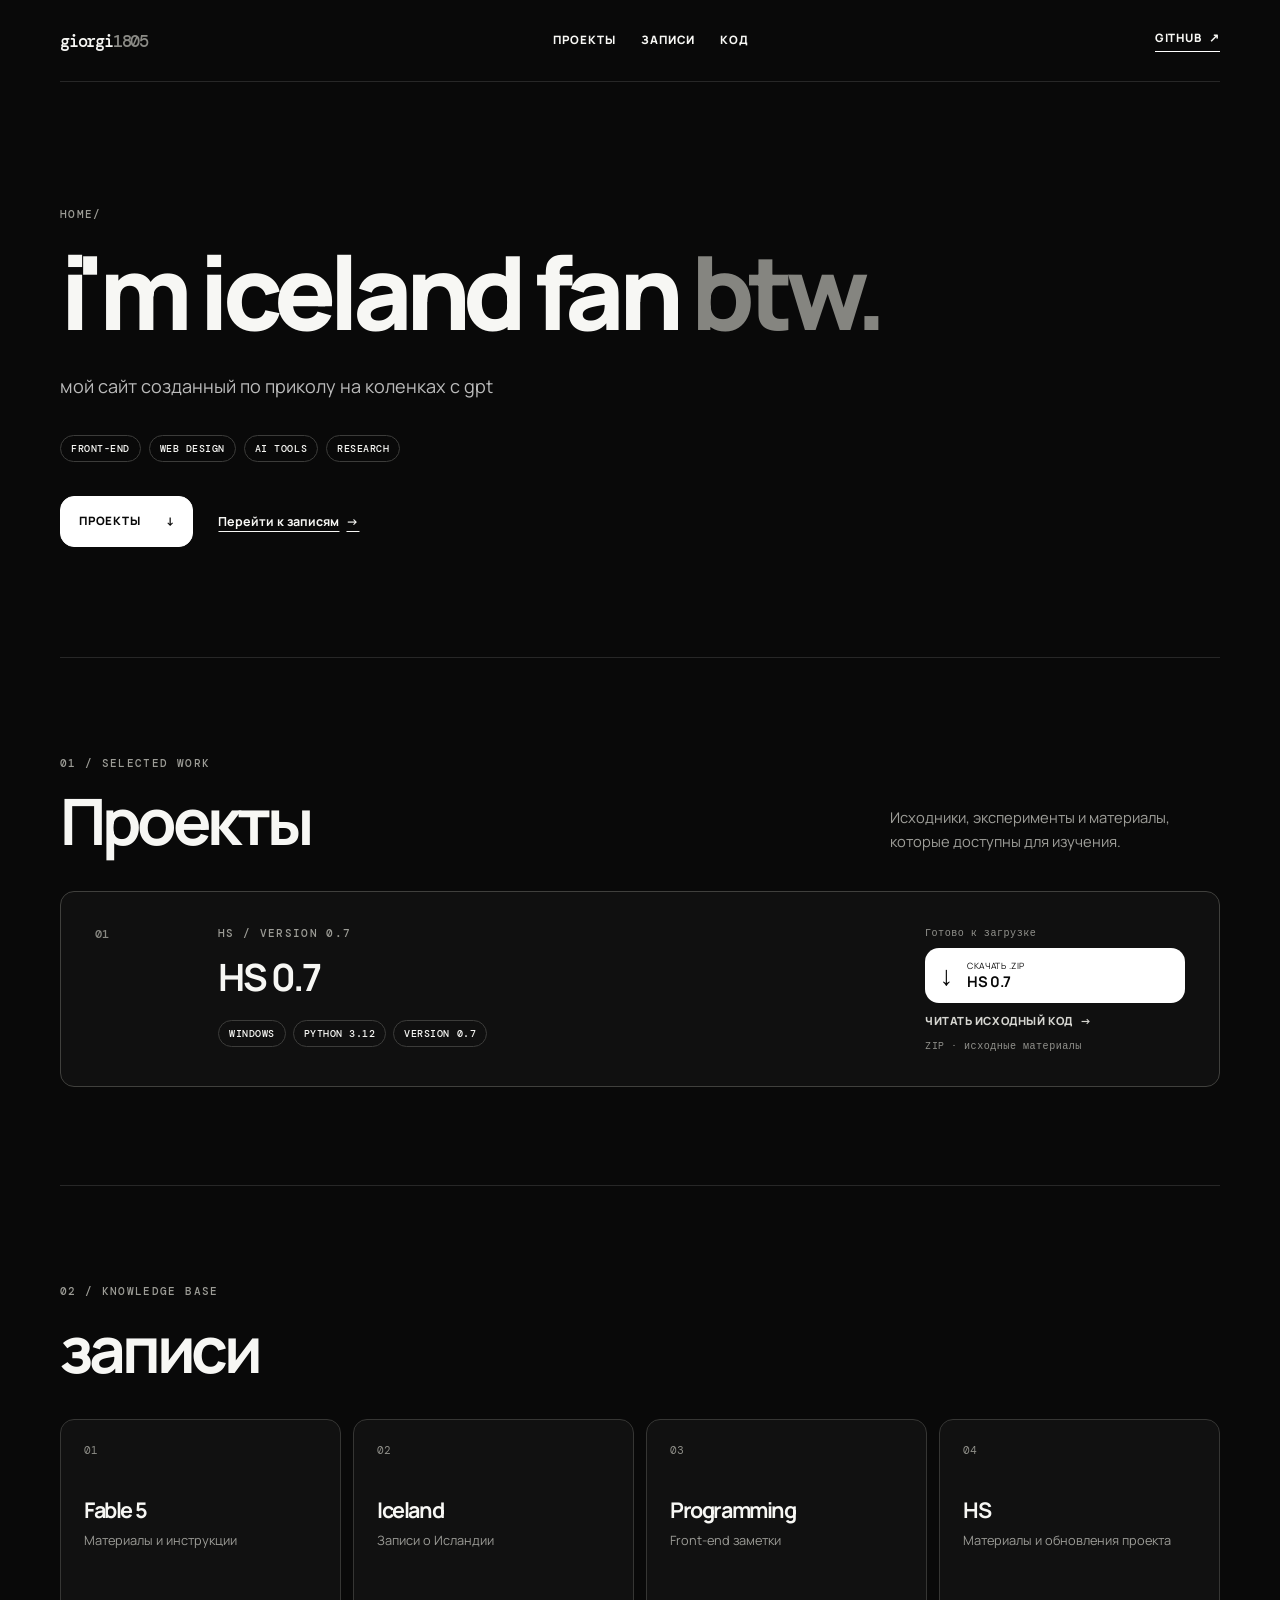
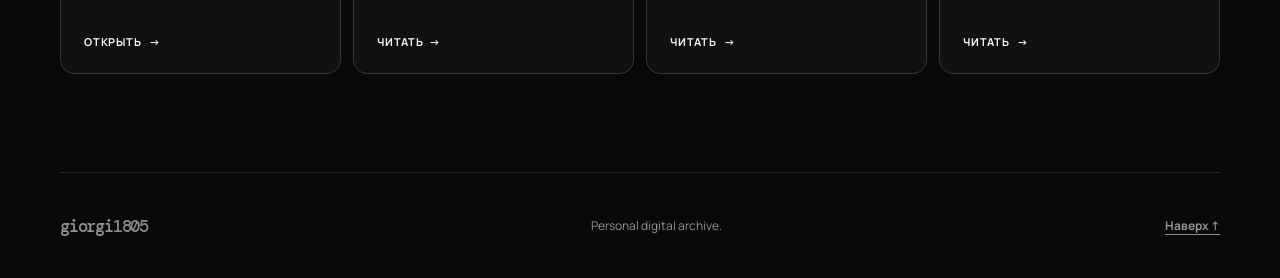
==== index.html @ 0df4db2d "Add files via upload" ====
<!doctype html>
<html lang="ru">
<head>
  <meta charset="utf-8">
  <meta name="viewport" content="width=device-width, initial-scale=1">
  <meta name="description" content="giorgi1805 — проекты, заметки и эксперименты.">
  <title>giorgi1805 — portfolio</title>
  <link rel="stylesheet" href="assets/style.css">
</head>
<body>
  <header class="nav wrap">
    <a class="brand" href="#top">giorgi<span>1805</span></a>
    <nav aria-label="Навигация">
      <a href="#projects">Проекты</a>
      <a href="#notes">Записи</a><a href="source.html">Код</a>
    </nav>
    <a class="github" href="https://github.com/giorgi1805" target="_blank" rel="noreferrer">GitHub <span>↗</span></a>
  </header>

  <main id="top">
    <section class="hero wrap">
      <p class="kicker">HOME/</p>
      <h1>i'm iceland fan <em>btw.</em></h1>
      <p class="lead">мой сайт созданный по приколу на коленках с gpt</p>
      <ul class="skills" aria-label="Навыки">
        <li>FRONT-END</li><li>WEB DESIGN</li><li>AI TOOLS</li><li>RESEARCH</li>
      </ul>
      <div class="hero-actions">
        <a class="button button--dark" href="#projects">проекты<span>↓</span></a>
        <a class="text-link" href="#notes">Перейти к записям<span>→</span></a>
      </div>
    </section>

    <section class="section wrap" id="projects">
      <div class="section-head"><div><p class="kicker">01 / SELECTED WORK</p><h2>Проекты</h2></div><p>Исходники, эксперименты и материалы, которые доступны для изучения.</p></div>
      <article class="feature-card">
        <div class="project-index">01</div>
        <div class="feature-content"><p class="kicker">HS / VERSION 0.7</p><h3>HS 0.7</h3><div class="chips"><span>WINDOWS</span><span>PYTHON 3.12</span><span>VERSION 0.7</span></div></div>
        <div class="download-area"><span class="download-label">Готово к загрузке</span><a class="download-button" href="HS0.7-main.zip" download><span class="download-icon">↓</span><span><small>СКАЧАТЬ .ZIP</small><strong>HS 0.7</strong></span></a><a class="project-source-link" href="source.html">Читать исходный код <span>→</span></a><small class="download-note">ZIP · исходные материалы</small></div>
      </article>
    </section>

    <section class="section wrap" id="notes">
      <div class="section-head"><div><p class="kicker">02 / KNOWLEDGE BASE</p><h2>записи</h2></div></div>
      <div class="notes-grid">
        <a class="note-card" href="reader.html?file=notes/fable_5/fable5instructions.txt&amp;title=Anthropic&amp;category=01+%2F+ANTHROPIC"><span>01</span><h3>Fable 5</h3><p>Материалы и инструкции</p><b>Открыть <i>→</i></b></a>
        <a class="note-card" href="reader.html?file=notes/iceland/iceland.txt&amp;title=Iceland&amp;category=02+%2F+ICELAND"><span>02</span><h3>Iceland</h3><p>Записи о Исландии</p><b>Читать<i>→</i></b></a>
        <a class="note-card" href="reader.html?file=notes/prog/front_end.md&amp;title=Programming&amp;category=03+%2F+PROGRAMMING"><span>03</span><h3>Programming</h3><p>Front-end заметки</p><b>Читать <i>→</i></b></a>
        <a class="note-card" href="reader.html?file=notes/hs/HS0.7.md&amp;title=HS&amp;category=04+%2F+HS"><span>04</span><h3>HS</h3><p>Материалы и обновления проекта</p><b>Читать <i>→</i></b></a>
      </div>
    </section>

  </main>
  <footer class="wrap"><a class="brand" href="#top">giorgi<span>1805</span></a><p>Personal digital archive.</p><a href="#top">Наверх ↑</a></footer>
  <script src="assets/app.js"></script>
</body>
</html>
---- assets/style.css ----
@import url('https://fonts.googleapis.com/css2?family=DM+Mono:wght@400;500&family=Manrope:wght@400;500;600;700;800&display=swap');
:root{--black:#090909;--ink:#111;--white:#f7f7f4;--gray:#a8a8a3;--line:#272727;--soft:#181818;--max:1160px}*{box-sizing:border-box}html{scroll-behavior:smooth}body{margin:0;min-width:320px;background:var(--black);color:var(--white);font-family:Manrope,Arial,sans-serif;line-height:1.6}a{color:inherit}::selection{background:#fff;color:#000}.wrap{width:min(calc(100% - 48px),var(--max));margin:auto}.nav{height:82px;border-bottom:1px solid var(--line);display:flex;align-items:center;justify-content:space-between;gap:24px}.brand{font:500 1.08rem 'DM Mono',monospace;text-decoration:none;letter-spacing:-.07em}.brand span{color:#8b8b86}nav{display:flex;gap:25px}nav a,.github{font-size:.72rem;font-weight:800;letter-spacing:.08em;text-transform:uppercase;text-decoration:none}.github{border-bottom:1px solid #fff;padding-bottom:3px}.github span{margin-left:4px}.hero{padding:125px 0 110px;border-bottom:1px solid var(--line)}.kicker{margin:0 0 18px;color:#9c9c96;font:500 .7rem 'DM Mono',monospace;letter-spacing:.12em}.hero h1,h2,h3{letter-spacing:-.065em;line-height:1.02}.hero h1{max-width:960px;margin:0;font-size:clamp(3.3rem,8vw,7.1rem);font-weight:800}.hero h1 em{font-style:normal;color:#858580}.lead{max-width:630px;margin:29px 0;color:#bababa;font-size:1.13rem}.skills{display:flex;flex-wrap:wrap;gap:8px;padding:0;margin:34px 0;list-style:none}.skills li,.chips span{border:1px solid #3c3c3a;border-radius:100px;padding:6px 10px;font:500 .65rem 'DM Mono',monospace;letter-spacing:.05em}.hero-actions{display:flex;align-items:center;flex-wrap:wrap;gap:25px}.button{border-radius:14px;display:inline-flex;align-items:center;gap:25px;padding:15px 18px;font-size:.72rem;font-weight:800;letter-spacing:.07em;text-decoration:none;text-transform:uppercase;transition:.2s}.button--dark{background:#fff;color:#090909;border:1px solid #fff}.button--dark:hover{transform:translateY(-3px);background:#dcdcd8}.text-link{font-size:.78rem;font-weight:700;text-underline-offset:5px}.text-link span{margin-left:7px}.section{padding:98px 0;border-bottom:1px solid var(--line)}.section-head{display:flex;justify-content:space-between;align-items:end;gap:40px;margin-bottom:38px}.section-head h2{font-size:clamp(2.5rem,5vw,4rem);margin:0}.section-head>p{max-width:330px;margin:0;color:#9e9e99;font-size:.92rem}.feature-card{border-radius:8px;display:grid;grid-template-columns:88px 1fr 260px;gap:35px;padding:34px;border:1px solid #40403d;background:#101010}.project-index{font:500 .75rem 'DM Mono',monospace;color:#898983}.feature-content h3{margin:0 0 15px;font-size:2.35rem}.feature-content>p:not(.kicker){max-width:545px;margin:0;color:#aaa;font-size:.93rem}.chips{display:flex;flex-wrap:wrap;gap:7px;margin-top:24px}.download-area{align-self:center;display:flex;flex-direction:column;gap:9px}.download-label,.download-note{color:#92928d;font:400 .63rem 'DM Mono',monospace;letter-spacing:.05em}.download-button{border-radius:6px;display:flex;gap:13px;align-items:center;padding:13px;background:#fff;color:#080808;text-decoration:none;transition:transform .2s,background .2s}.download-button:hover{background:#ddd;transform:translateY(-3px)}.download-icon{font:400 1.7rem/1 'DM Mono',monospace}.download-button small,.download-button strong{display:block;line-height:1.25}.download-button small{font-size:.54rem;letter-spacing:.05em}.download-button strong{font-size:.92rem;letter-spacing:-.03em}.notes-grid{display:grid;grid-template-columns:repeat(4,1fr);gap:12px}.note-card{border-radius:8px;min-height:255px;padding:23px;display:flex;flex-direction:column;border:1px solid #363634;background:#111;text-decoration:none;transition:.2s}.note-card:hover{background:#f5f5f1;color:#0a0a0a;transform:translateY(-4px)}.note-card>span{color:#8e8e88;font:400 .68rem 'DM Mono',monospace}.note-card h3{margin:42px 0 9px;font-size:1.35rem}.note-card p{margin:0;color:#9b9b96;font-size:.8rem}.note-card:hover p{color:#595955}.note-card b{margin-top:auto;font-size:.68rem;text-transform:uppercase;letter-spacing:.07em}.note-card i{font-style:normal;margin-left:5px}.prompt-list{border-top:1px solid var(--line)}details{border-bottom:1px solid var(--line);border-radius:6px}summary{display:grid;grid-template-columns:75px 1fr auto;align-items:center;padding:23px 0;cursor:pointer;list-style:none}summary::-webkit-details-marker{display:none}summary span{color:#93938e;font:400 .68rem 'DM Mono',monospace}summary strong{font-size:1rem}summary i{font:400 1.5rem/1 'DM Mono',monospace;font-style:normal}details[open] summary i{transform:rotate(45deg)}pre{margin:0;padding:0 0 25px 75px;color:#b4b4b0;white-space:pre-wrap;font:400 .82rem/1.7 'DM Mono',monospace}footer{min-height:105px;display:flex;align-items:center;justify-content:space-between;gap:20px;color:#94948f;font-size:.75rem}footer p{margin:0}footer>a:last-child{font-weight:700;text-underline-offset:4px}@media(max-width:760px){.section-head{display:block}.section-head>p{margin-top:15px}.feature-card{grid-template-columns:50px 1fr}.download-area{grid-column:2}.notes-grid{grid-template-columns:repeat(2,1fr)}}@media(max-width:540px){.wrap{width:min(calc(100% - 32px),var(--max))}.nav{height:auto;padding:17px 0;align-items:flex-start;flex-wrap:wrap}.github{display:none}nav{gap:14px}.hero{padding:78px 0}.section{padding:68px 0}.feature-card{grid-template-columns:1fr;gap:20px;padding:22px}.download-area{grid-column:auto}.notes-grid{grid-template-columns:1fr}.note-card{min-height:200px}.note-card h3{margin-top:28px}summary{grid-template-columns:45px 1fr auto}pre{padding-left:45px;font-size:.72rem}footer{align-items:flex-start;flex-direction:column;padding:25px 0;gap:10px}}
/* Reading view */
.reader{padding:64px 0 110px}.reader-back{display:inline-flex;align-items:center;gap:8px;color:#b8b8b3;font:500 .7rem 'DM Mono',monospace;letter-spacing:.04em;text-decoration:none;text-transform:uppercase}.reader-back:hover{color:#fff}.reading-article{width:min(100%,780px);margin:52px auto 0}.reading-header{padding-bottom:42px;margin-bottom:45px;border-bottom:1px solid var(--line)}.reading-header .kicker{margin-bottom:16px}.reading-header h1{max-width:760px;margin:0;letter-spacing:-.06em;line-height:1.04;font-size:clamp(2.6rem,6vw,5.2rem)}.reading-meta{margin:24px 0 0;color:#888883;font:400 .7rem 'DM Mono',monospace;letter-spacing:.04em}.reading-content{font-size:1.06rem;line-height:1.9;color:#d0d0cb}.reading-content>*:first-child{margin-top:0}.reading-content p{margin:0 0 1.55em}.reading-content h2,.reading-content h3,.reading-content h4{margin:2.4em 0 .65em;color:#fff;letter-spacing:-.045em;line-height:1.15}.reading-content h2{font-size:1.85rem}.reading-content h3{font-size:1.4rem}.reading-content h4{font-size:1.1rem}.reading-content ul{padding-left:1.3em;margin:0 0 1.6em}.reading-content li{padding-left:.4em;margin:.5em 0}.reading-content a{color:#fff;text-decoration-color:#767670;text-underline-offset:4px}.reading-content a:hover{text-decoration-color:#fff}.reader-page footer{border-top:1px solid var(--line)}@media(max-width:540px){.reader{padding:42px 0 70px}.reading-article{margin-top:38px}.reading-header{padding-bottom:30px;margin-bottom:31px}.reading-content{font-size:1rem;line-height:1.8}.reading-content h2{font-size:1.6rem}}

/* Unified subtle widget rounding */
.button,.feature-card,.note-card,.download-button,details{border-radius:14px}
.skills li,.chips span{border-radius:14px}

/* Source browser */
.source{padding:58px 0 100px}.source-heading{display:flex;justify-content:space-between;gap:32px;align-items:end;padding:42px 0 36px}.source-heading h1{margin:0;letter-spacing:-.065em;line-height:1;font-size:clamp(2.7rem,6vw,5.2rem)}.source-heading p:not(.kicker){max-width:550px;margin:19px 0 0;color:#a6a6a1}.source-count{padding:7px 10px;border:1px solid #363634;border-radius:14px;color:#a4a49e;font:500 .65rem 'DM Mono',monospace;white-space:nowrap}.source-browser{display:grid;grid-template-columns:280px minmax(0,1fr);min-height:620px;border:1px solid #343432;border-radius:14px;overflow:hidden;background:#101010}.source-sidebar{border-right:1px solid #343432;background:#0d0d0d}.source-search{display:flex;gap:8px;align-items:center;margin:16px;border:1px solid #343432;border-radius:9px;padding:8px 10px;color:#92928d}.source-search input{width:100%;border:0;outline:0;background:transparent;color:#f7f7f4;font:400 .76rem 'DM Mono',monospace}.source-search input::placeholder{color:#777771}.source-tree{padding:0 10px 16px;max-height:550px;overflow:auto;color:#8f8f89;font:400 .74rem 'DM Mono',monospace}.tree-folder{margin:14px 0 0}.tree-folder p{margin:0 6px 5px;color:#8e8e88;font-size:.65rem;letter-spacing:.04em}.tree-file{display:block;width:100%;overflow:hidden;border:0;border-radius:6px;padding:7px 8px;background:transparent;color:#cacac5;text-align:left;text-overflow:ellipsis;white-space:nowrap;cursor:pointer;font:inherit}.tree-file:hover,.tree-file.is-active{background:#ecece8;color:#0a0a0a}.code-panel{min-width:0;display:flex;flex-direction:column}.code-toolbar{display:flex;justify-content:space-between;gap:18px;align-items:center;min-height:70px;padding:13px 20px;border-bottom:1px solid #343432}.code-toolbar strong,.code-toolbar span{display:block}.code-toolbar strong{font-size:.85rem}.code-toolbar div span{margin-top:2px;color:#85857f;font:400 .64rem 'DM Mono',monospace;overflow:hidden;text-overflow:ellipsis;white-space:nowrap;max-width:520px}.code-toolbar>span{padding:5px 8px;border:1px solid #343432;border-radius:10px;color:#a6a6a0;font:400 .62rem 'DM Mono',monospace}.code-status{padding:28px 20px;color:#999994;font:400 .78rem 'DM Mono',monospace}.code-view{flex:1;overflow:auto;margin:0;padding:20px;background:#101010;color:#d5d5d0;white-space:pre;font:400 .78rem/1.7 'DM Mono',monospace;tab-size:2}.source-note{margin:18px 0 0;color:#85857f;font-size:.75rem}@media(max-width:760px){.source-browser{grid-template-columns:1fr}.source-sidebar{border-right:0;border-bottom:1px solid #343432}.source-tree{max-height:245px}.source-heading{display:block}.source-count{display:inline-block;margin-top:20px}.code-view{min-height:390px}}@media(max-width:540px){.source{padding:40px 0 70px}.source-heading{padding:34px 0 28px}.source-browser{border-radius:10px}.code-toolbar{padding:12px}.code-toolbar div span{max-width:190px}.code-view{padding:14px;font-size:.7rem}}

.project-source-link{color:#d5d5d0;font-size:.7rem;font-weight:800;letter-spacing:.05em;text-decoration:none;text-transform:uppercase}.project-source-link:hover{text-decoration:underline;text-underline-offset:4px}.project-source-link span{margin-left:5px}
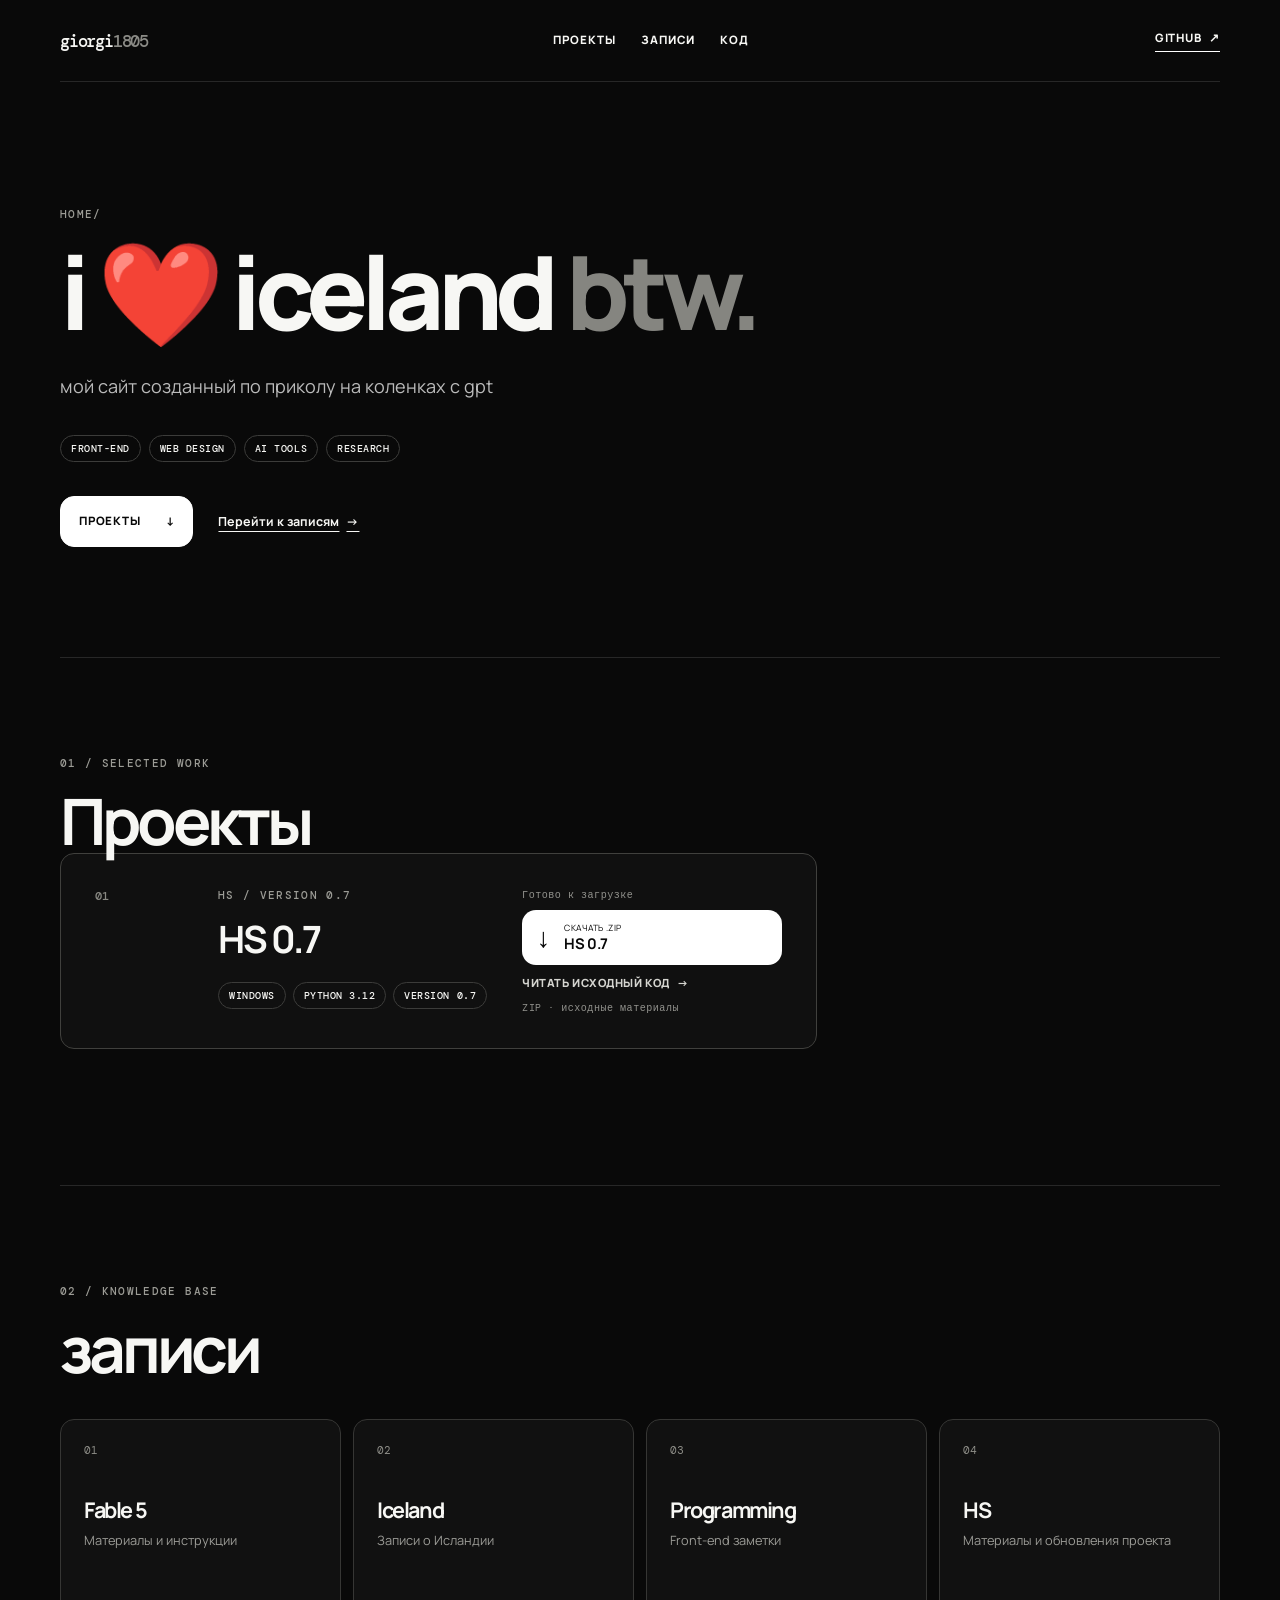
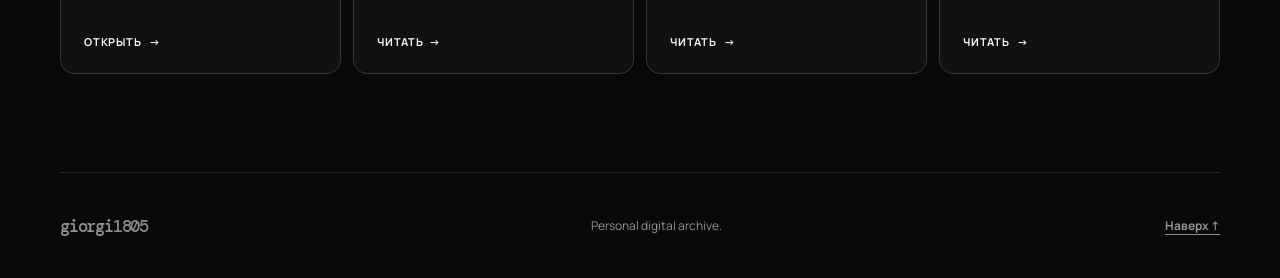
==== commit aeac7255: "Update index.html" ====
--- a/index.html
+++ b/index.html
@@ -20,7 +20,7 @@
   <main id="top">
     <section class="hero wrap">
       <p class="kicker">HOME/</p>
-      <h1>i'm iceland fan <em>btw.</em></h1>
+      <h1>i ❤️ iceland <em>btw.</em></h1>
       <p class="lead">мой сайт созданный по приколу на коленках с gpt</p>
       <ul class="skills" aria-label="Навыки">
         <li>FRONT-END</li><li>WEB DESIGN</li><li>AI TOOLS</li><li>RESEARCH</li>
@@ -32,7 +32,7 @@
     </section>
 
     <section class="section wrap" id="projects">
-      <div class="section-head"><div><p class="kicker">01 / SELECTED WORK</p><h2>Проекты</h2></div><p>Исходники, эксперименты и материалы, которые доступны для изучения.</p></div>
+      <div class="section-head"><div><p class="kicker">01 / SELECTED WORK</p><h2>Проекты</h2></div</div>
       <article class="feature-card">
         <div class="project-index">01</div>
         <div class="feature-content"><p class="kicker">HS / VERSION 0.7</p><h3>HS 0.7</h3><div class="chips"><span>WINDOWS</span><span>PYTHON 3.12</span><span>VERSION 0.7</span></div></div>
@@ -54,4 +54,4 @@
   <footer class="wrap"><a class="brand" href="#top">giorgi<span>1805</span></a><p>Personal digital archive.</p><a href="#top">Наверх ↑</a></footer>
   <script src="assets/app.js"></script>
 </body>
-</html>+</html>
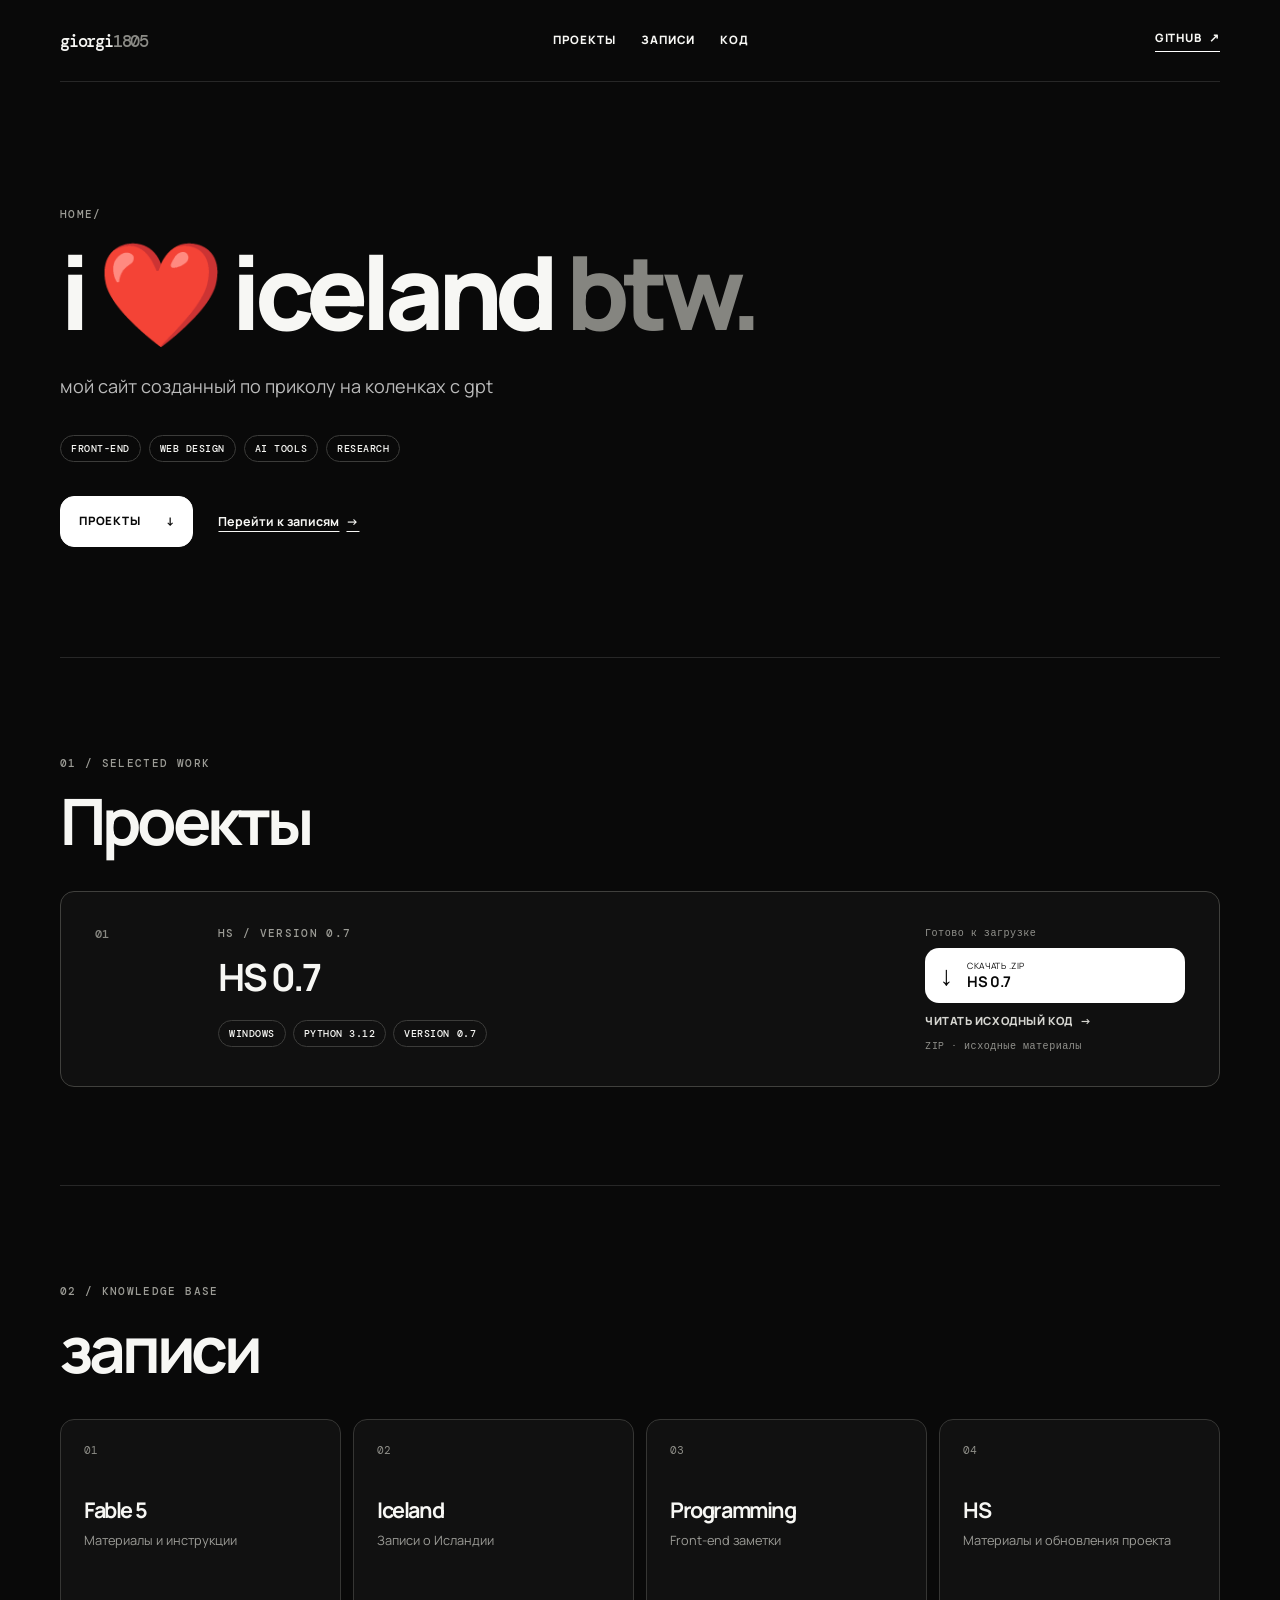
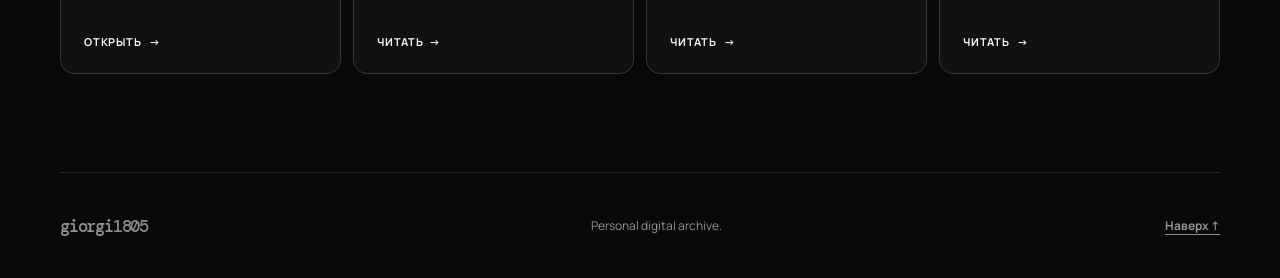
==== commit 1be1333c: "Update index.html" ====
--- a/index.html
+++ b/index.html
@@ -32,7 +32,7 @@
     </section>
 
     <section class="section wrap" id="projects">
-      <div class="section-head"><div><p class="kicker">01 / SELECTED WORK</p><h2>Проекты</h2></div</div>
+      <div class="section-head"><div><p class="kicker">01 / SELECTED WORK</p><h2>Проекты</h2></div></div>
       <article class="feature-card">
         <div class="project-index">01</div>
         <div class="feature-content"><p class="kicker">HS / VERSION 0.7</p><h3>HS 0.7</h3><div class="chips"><span>WINDOWS</span><span>PYTHON 3.12</span><span>VERSION 0.7</span></div></div>
